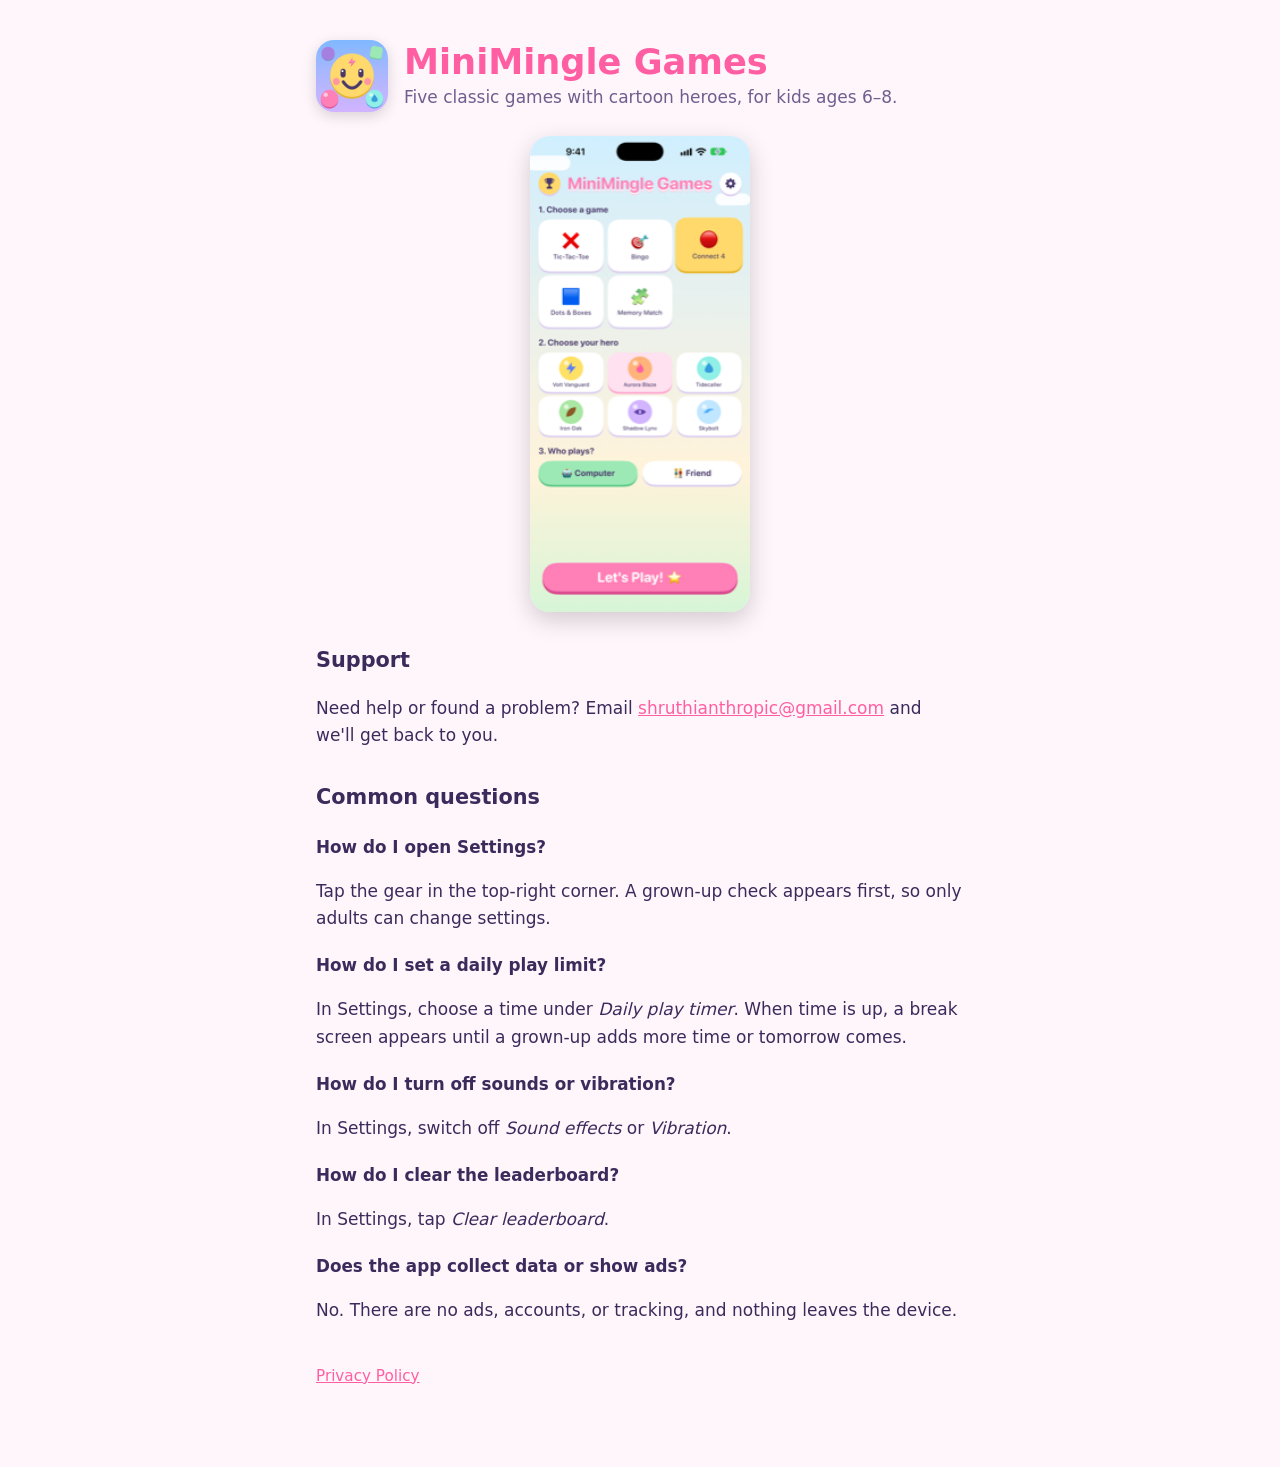
==== docs/index.html @ 1f0635f0 "Add App Store listing assets and GitHub Pages support site Co-Authored-By: Claude Sonnet 5 <noreply@" ====
<!doctype html>
<html lang="en">
<head>
<meta charset="utf-8">
<meta name="viewport" content="width=device-width, initial-scale=1">
<title>MiniMingle Games – Support</title>
<link rel="stylesheet" href="style.css">
</head>
<body>
<main>
  <div class="hero">
    <img src="images/app-icon.png" alt="MiniMingle Games app icon" class="icon">
    <div>
      <h1>MiniMingle Games</h1>
      <p class="sub">Five classic games with cartoon heroes, for kids ages 6–8.</p>
    </div>
  </div>
  <img src="images/screenshot-home.png" alt="MiniMingle Games home screen showing game, hero, and opponent picker" class="screenshot">

  <h2>Support</h2>
  <p>Need help or found a problem? Email
  <a href="mailto:shruthianthropic@gmail.com">shruthianthropic@gmail.com</a> and we'll get back to you.</p>

  <h2>Common questions</h2>
  <h3>How do I open Settings?</h3>
  <p>Tap the gear in the top-right corner. A grown-up check appears first, so only
  adults can change settings.</p>

  <h3>How do I set a daily play limit?</h3>
  <p>In Settings, choose a time under <em>Daily play timer</em>. When time is up, a
  break screen appears until a grown-up adds more time or tomorrow comes.</p>

  <h3>How do I turn off sounds or vibration?</h3>
  <p>In Settings, switch off <em>Sound effects</em> or <em>Vibration</em>.</p>

  <h3>How do I clear the leaderboard?</h3>
  <p>In Settings, tap <em>Clear leaderboard</em>.</p>

  <h3>Does the app collect data or show ads?</h3>
  <p>No. There are no ads, accounts, or tracking, and nothing leaves the device.</p>

  <p class="foot"><a href="privacy.html">Privacy Policy</a></p>
</main>
</body>
</html>
---- docs/style.css ----
:root { --bg: #fff6fb; --ink: #3a2b5c; --soft: #6e5f8f; --pink: #ff5fa2; --card: #ffffff; }
@media (prefers-color-scheme: dark) { :root { --bg: #1d1730; --ink: #f3eefe; --soft: #c2b6dd; --pink: #ff8cc0; --card: #2a2242; } }
* { box-sizing: border-box; }
body { margin: 0; background: var(--bg); color: var(--ink); font: 17px/1.6 ui-rounded, -apple-system, system-ui, sans-serif; }
main { max-width: 680px; margin: 0 auto; padding: 40px 16px 64px; }
h1 { color: var(--pink); font-size: 2.2rem; line-height: 1.2; margin: 0 0 4px; }
h2 { margin: 32px 0 8px; font-size: 1.3rem; }
h3 { margin: 20px 0 4px; font-size: 1.05rem; }
.sub { color: var(--soft); margin: 0; }
a { color: var(--pink); }
.foot { margin-top: 40px; font-size: 0.95rem; }
.hero { display: flex; align-items: center; gap: 16px; margin-bottom: 24px; }
.hero h1 { margin: 0; }
.icon { width: 72px; height: 72px; border-radius: 18px; box-shadow: 0 4px 14px rgba(0,0,0,0.15); flex-shrink: 0; }
.screenshot { display: block; max-width: 220px; width: 100%; border-radius: 20px; box-shadow: 0 8px 24px rgba(0,0,0,0.18); margin: 0 auto 32px; }
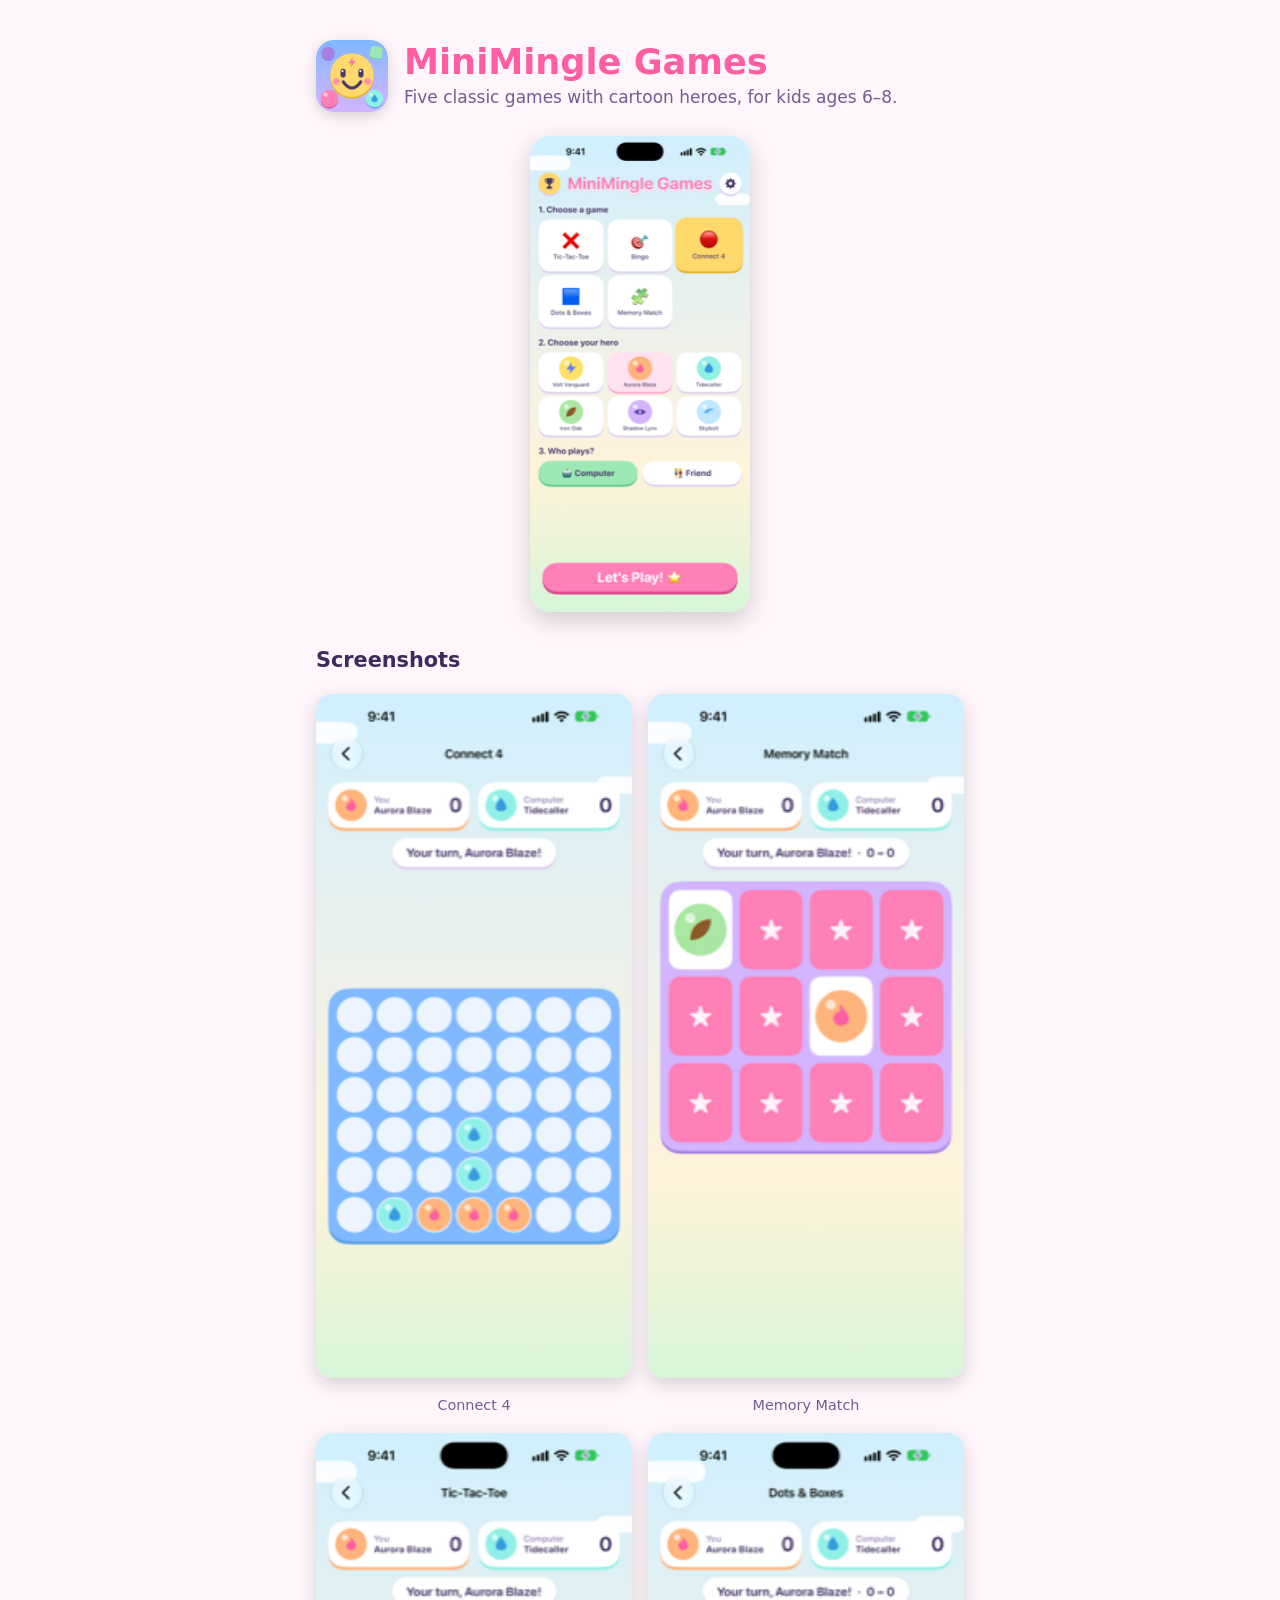
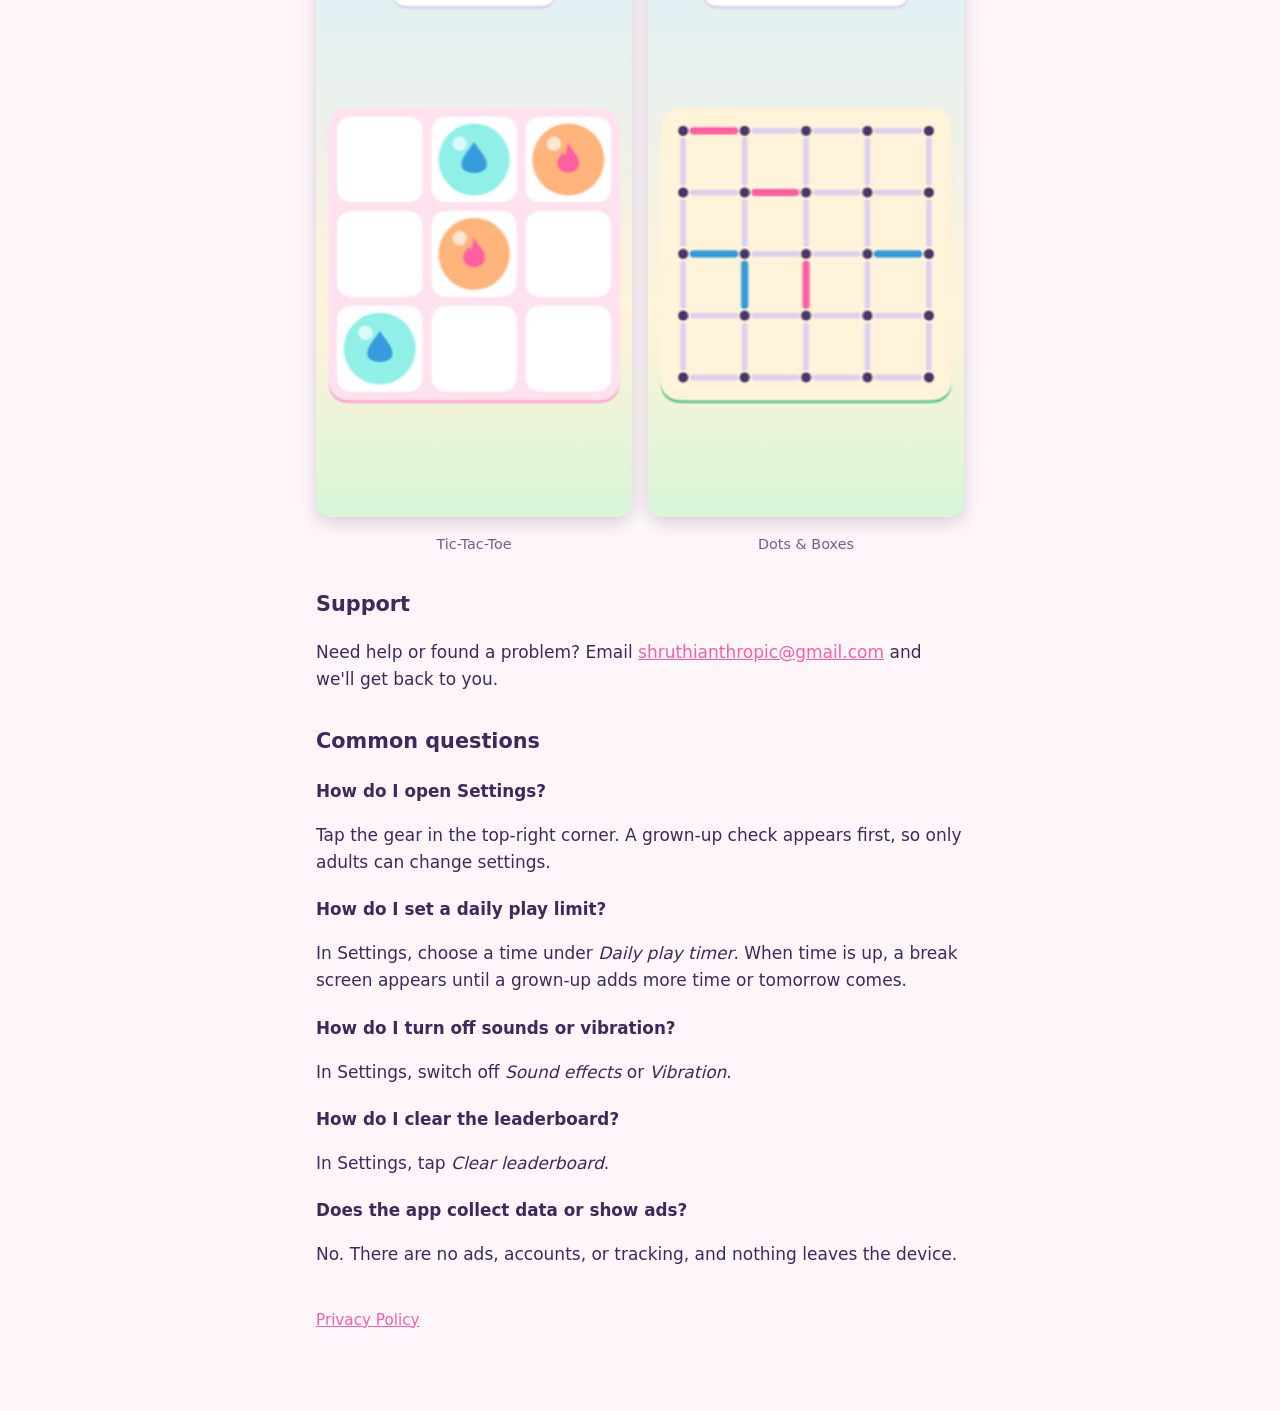
==== commit 5c00cef3: "Add gameplay screenshot gallery to support page Co-Authored-By: Claude Sonnet 5 <noreply@anthropic.c" ====
--- a/docs/index.html
+++ b/docs/index.html
@@ -16,6 +16,26 @@
     </div>
   </div>
   <img src="images/screenshot-home.png" alt="MiniMingle Games home screen showing game, hero, and opponent picker" class="screenshot">
+
+  <h2>Screenshots</h2>
+  <div class="gallery">
+    <figure>
+      <img src="images/screenshot-connect4.png" alt="Connect 4 gameplay">
+      <figcaption>Connect 4</figcaption>
+    </figure>
+    <figure>
+      <img src="images/screenshot-memory.png" alt="Memory Match gameplay">
+      <figcaption>Memory Match</figcaption>
+    </figure>
+    <figure>
+      <img src="images/screenshot-tictactoe.png" alt="Tic-Tac-Toe gameplay">
+      <figcaption>Tic-Tac-Toe</figcaption>
+    </figure>
+    <figure>
+      <img src="images/screenshot-dots.png" alt="Dots & Boxes gameplay">
+      <figcaption>Dots &amp; Boxes</figcaption>
+    </figure>
+  </div>
 
   <h2>Support</h2>
   <p>Need help or found a problem? Email
--- a/docs/style.css
+++ b/docs/style.css
@@ -13,3 +13,7 @@
 .hero h1 { margin: 0; }
 .icon { width: 72px; height: 72px; border-radius: 18px; box-shadow: 0 4px 14px rgba(0,0,0,0.15); flex-shrink: 0; }
 .screenshot { display: block; max-width: 220px; width: 100%; border-radius: 20px; box-shadow: 0 8px 24px rgba(0,0,0,0.18); margin: 0 auto 32px; }
+.gallery { display: grid; grid-template-columns: repeat(2, 1fr); gap: 16px; margin: 16px 0 8px; }
+.gallery figure { margin: 0; text-align: center; }
+.gallery img { width: 100%; border-radius: 16px; box-shadow: 0 6px 18px rgba(0,0,0,0.16); }
+.gallery figcaption { margin-top: 8px; font-size: 0.9rem; color: var(--soft); }
